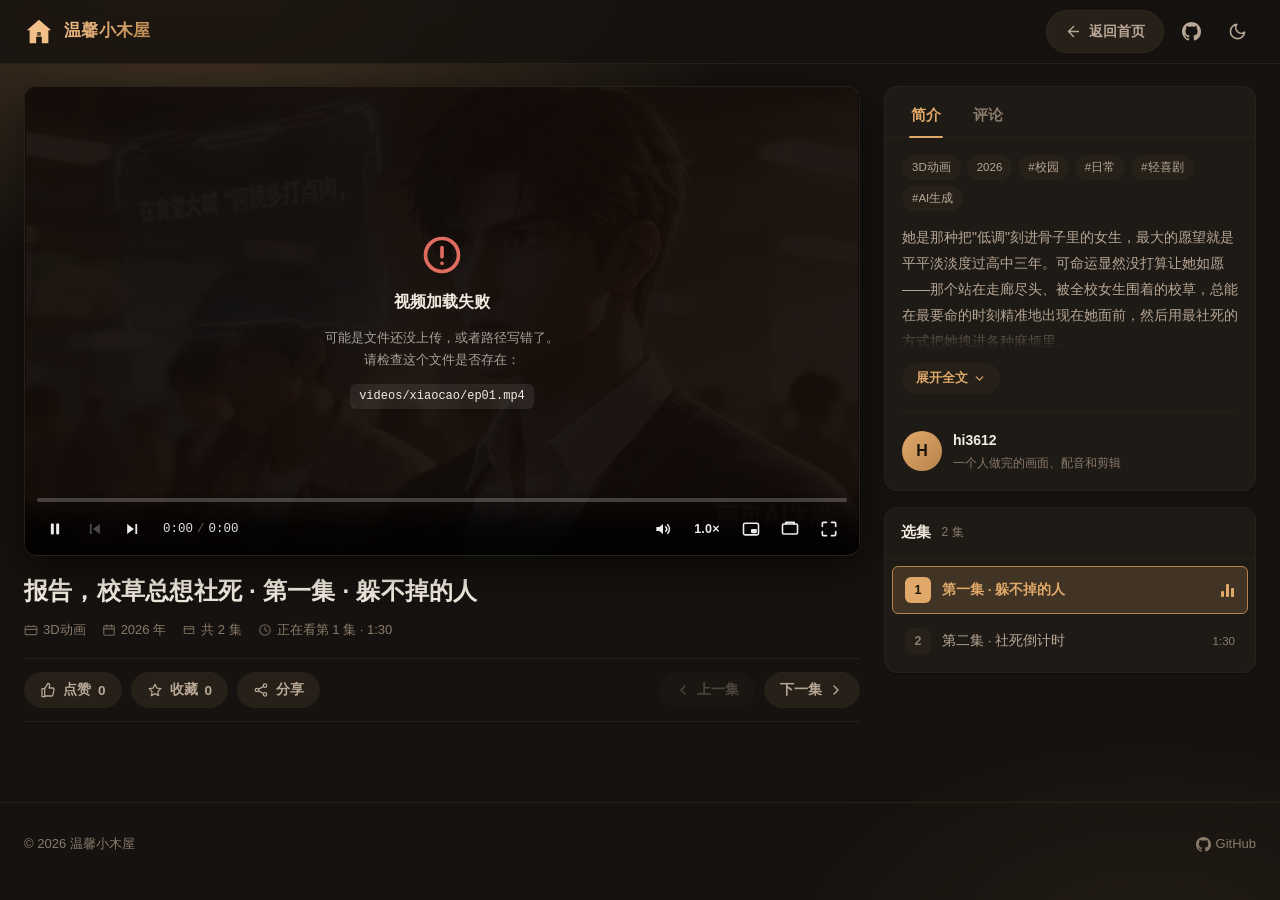
==== watch.html @ 58aec969 "缓冲提示改为定时刷新，加载百分比不再卡住不动" ====
<!DOCTYPE html>
<html lang="zh-CN" data-theme="dark">
<head>
  <meta charset="UTF-8" />
  <meta name="viewport" content="width=device-width, initial-scale=1.0, viewport-fit=cover" />
  <title>正在播放 · 温馨小木屋</title>
  <meta name="description" content="温馨小木屋 —— 在线观看动画作品" />
  <meta name="theme-color" content="#15120f" />

  <link rel="stylesheet" href="css/style.css?v=8" />
  <link rel="stylesheet" href="css/player.css?v=8" />
  <link rel="icon" href="data:image/svg+xml,%3Csvg xmlns='http://www.w3.org/2000/svg' viewBox='0 0 32 32'%3E%3Cpath d='M16 3 L29 14 L26 14 L26 28 L19 28 L19 21 L13 21 L13 28 L6 28 L6 14 L3 14 Z' fill='%23e0a869'/%3E%3C/svg%3E" />

  <script>
    (function () {
      try {
        var saved = localStorage.getItem('wxm_theme');
        if (saved === 'light' || saved === 'dark') {
          document.documentElement.setAttribute('data-theme', saved);
        }
      } catch (e) {}
    })();
  </script>
</head>
<body>

  <!-- ============ 顶部导航 ============ -->
  <nav class="nav">
    <div class="nav-inner">
      <a class="nav-logo" href="index.html" title="回到首页">
        <svg class="nav-logo-icon" viewBox="0 0 32 32" fill="none" aria-hidden="true">
          <path d="M16 3 L29 14 L26 14 L26 28 L19 28 L19 21 L13 21 L13 28 L6 28 L6 14 L3 14 Z"
                fill="url(#roofGrad2)" />
          <rect x="14" y="16" width="4" height="4" rx="0.8" fill="#1a1408" opacity="0.7" />
          <defs>
            <linearGradient id="roofGrad2" x1="0" y1="0" x2="32" y2="32">
              <stop offset="0%" stop-color="#f2c08a" />
              <stop offset="100%" stop-color="#c4773a" />
            </linearGradient>
          </defs>
        </svg>
        <span class="nav-logo-text" id="navSiteName">温馨小木屋</span>
      </a>

      <div class="nav-spacer"></div>

      <div class="nav-actions">
        <a class="btn btn-ghost" href="index.html">
          <svg viewBox="0 0 24 24" fill="none" stroke="currentColor" stroke-width="2"
               stroke-linecap="round" stroke-linejoin="round" aria-hidden="true">
            <path d="M19 12H5M12 19l-7-7 7-7" />
          </svg>
          <span>返回首页</span>
        </a>

        <a class="icon-btn" id="githubLink" href="https://github.com" target="_blank" rel="noopener"
           title="去我的 GitHub 主页" aria-label="GitHub 主页">
          <svg viewBox="0 0 16 16" fill="currentColor" aria-hidden="true">
            <path d="M8 0C3.58 0 0 3.58 0 8c0 3.54 2.29 6.53 5.47 7.59.4.07.55-.17.55-.38 0-.19-.01-.82-.01-1.49-2.01.37-2.53-.49-2.69-.94-.09-.23-.48-.94-.82-1.13-.28-.15-.68-.52-.01-.53.63-.01 1.08.58 1.23.82.72 1.21 1.87.87 2.33.66.07-.52.28-.87.51-1.07-1.78-.2-3.64-.89-3.64-3.95 0-.87.31-1.59.82-2.15-.08-.2-.36-1.02.08-2.12 0 0 .67-.21 2.2.82.64-.18 1.32-.27 2-.27.68 0 1.36.09 2 .27 1.53-1.04 2.2-.82 2.2-.82.44 1.1.16 1.92.08 2.12.51.56.82 1.27.82 2.15 0 3.07-1.87 3.75-3.65 3.95.29.25.54.73.54 1.48 0 1.07-.01 1.93-.01 2.2 0 .21.15.46.55.38A8.01 8.01 0 0 0 16 8c0-4.42-3.58-8-8-8z"/>
          </svg>
        </a>

        <button class="icon-btn" id="themeToggle" title="切换浅色 / 深色" aria-label="切换主题">
          <svg class="theme-icon-sun" viewBox="0 0 24 24" fill="none" stroke="currentColor"
               stroke-width="2" stroke-linecap="round" stroke-linejoin="round" aria-hidden="true">
            <circle cx="12" cy="12" r="4.5" />
            <path d="M12 2v2M12 20v2M4.2 4.2l1.4 1.4M18.4 18.4l1.4 1.4M2 12h2M20 12h2M4.2 19.8l1.4-1.4M18.4 5.6l1.4-1.4" />
          </svg>
          <svg class="theme-icon-moon" viewBox="0 0 24 24" fill="none" stroke="currentColor"
               stroke-width="2" stroke-linecap="round" stroke-linejoin="round" aria-hidden="true">
            <path d="M21 12.8A9 9 0 1 1 11.2 3a7 7 0 0 0 9.8 9.8z" />
          </svg>
        </button>
      </div>
    </div>
  </nav>

  <!-- ============ 主体 ============ -->
  <main class="page">
    <div class="watch-layout">

      <!-- ---------- 左：播放器 ---------- -->
      <div class="player-column">

        <div class="player-shell" id="playerShell">
          <!-- 视频本体 -->
          <video id="video" preload="auto" playsinline webkit-playsinline
                 x5-video-player-type="h5" controlslist="nodownload"></video>

          <!-- 加载中遮罩 -->
          <div class="player-loading" id="playerLoading">
            <div class="spinner"></div>
            <div class="player-loading-text" id="loadingText">正在加载视频…</div>
          </div>

          <!-- 出错提示 -->
          <div class="player-error" id="playerError">
            <svg viewBox="0 0 24 24" fill="none" stroke="currentColor" stroke-width="2"
                 stroke-linecap="round" stroke-linejoin="round" aria-hidden="true">
              <circle cx="12" cy="12" r="9" />
              <path d="M12 8v5M12 16.5v.01" />
            </svg>
            <div class="player-error-title">视频加载失败</div>
            <div class="player-error-desc">
              可能是文件还没上传，或者路径写错了。<br />
              请检查这个文件是否存在：
            </div>
            <div class="player-error-path" id="errorPath"></div>
          </div>

          <!-- 自动连播提示 -->
          <div class="autonext-toast" id="autonextToast">
            <span>即将播放下一集</span>
            <span class="autonext-countdown" id="autonextCount">5</span>
            <button class="autonext-btn" id="autonextNow">立即播放</button>
            <button class="autonext-cancel" id="autonextCancel">取消</button>
          </div>

          <!-- 快捷键提示（鼠标移到播放器上才显示，手机上自动隐藏） -->
          <div class="kbd-hint">
            <span class="kbd">空格 暂停</span>
            <span class="kbd">← → 快退快进</span>
            <span class="kbd">F 全屏</span>
          </div>

          <!-- 双击画面时的播放/暂停视觉反馈 -->
          <div class="pc-tapflash" id="pcTapFlash" aria-hidden="true"></div>

          <!-- 大播放按钮（暂停时显示） -->
          <button class="pc-bigplay" id="pcBigPlay" aria-label="播放">
            <svg viewBox="0 0 24 24" fill="currentColor" aria-hidden="true">
              <path d="M8 5.5v13l11-6.5z" />
            </svg>
          </button>

          <!-- ---------- 自定义控制条 ---------- -->
          <div class="pc-bar" id="pcBar">

            <!-- 进度条 -->
            <div class="pc-progress" id="pcProgress" role="slider"
                 aria-label="播放进度" aria-valuemin="0" aria-valuemax="100" aria-valuenow="0"
                 tabindex="0">
              <div class="pc-progress-track">
                <div class="pc-progress-buffer" id="pcBuffer"></div>
                <div class="pc-progress-played" id="pcPlayed">
                  <span class="pc-progress-dot"></span>
                </div>
              </div>
              <div class="pc-tooltip" id="pcTooltip">0:00</div>
            </div>

            <!-- 按钮行 -->
            <div class="pc-row">
              <!-- 播放/暂停 -->
              <button class="pc-btn" id="pcPlay" title="播放 / 暂停（空格）" aria-label="播放或暂停">
                <svg class="pc-ico-play" viewBox="0 0 24 24" fill="currentColor" aria-hidden="true">
                  <path d="M8 5.5v13l11-6.5z" />
                </svg>
                <svg class="pc-ico-pause" viewBox="0 0 24 24" fill="currentColor" aria-hidden="true">
                  <rect x="7" y="5.5" width="3.6" height="13" rx="1" />
                  <rect x="13.4" y="5.5" width="3.6" height="13" rx="1" />
                </svg>
              </button>

              <!-- 上一集 -->
              <button class="pc-btn" id="pcPrev" title="上一集" aria-label="上一集">
                <svg viewBox="0 0 24 24" fill="currentColor" aria-hidden="true">
                  <path d="M7 6h2.2v12H7zM19 6v12l-8.2-6z" />
                </svg>
              </button>

              <!-- 下一集 -->
              <button class="pc-btn" id="pcNext" title="下一集" aria-label="下一集">
                <svg viewBox="0 0 24 24" fill="currentColor" aria-hidden="true">
                  <path d="M14.8 6H17v12h-2.2zM5 6v12l8.2-6z" />
                </svg>
              </button>

              <!-- 时间 -->
              <div class="pc-time">
                <span id="pcCur">0:00</span>
                <span class="pc-time-sep">/</span>
                <span id="pcDur">0:00</span>
              </div>

              <div class="pc-spacer"></div>

              <!-- 音量 -->
              <div class="pc-volume" id="pcVolumeBox">
                <button class="pc-btn" id="pcMute" title="静音（M）" aria-label="静音">
                  <svg class="pc-ico-vol" viewBox="0 0 24 24" fill="currentColor" aria-hidden="true">
                    <path d="M4 9.5h3.5L12 6v12l-4.5-3.5H4z" />
                    <path d="M15.2 9.2a4 4 0 0 1 0 5.6" fill="none" stroke="currentColor"
                          stroke-width="1.8" stroke-linecap="round" />
                    <path d="M17.6 6.8a7.5 7.5 0 0 1 0 10.4" fill="none" stroke="currentColor"
                          stroke-width="1.8" stroke-linecap="round" />
                  </svg>
                  <svg class="pc-ico-mute" viewBox="0 0 24 24" fill="currentColor" aria-hidden="true">
                    <path d="M4 9.5h3.5L12 6v12l-4.5-3.5H4z" />
                    <path d="M16 10l4 4M20 10l-4 4" fill="none" stroke="currentColor"
                          stroke-width="1.9" stroke-linecap="round" />
                  </svg>
                </button>
                <div class="pc-volume-slider" id="pcVolumeSliderWrap">
                  <input type="range" id="pcVolume" min="0" max="1" step="0.01" value="1"
                         aria-label="音量" />
                </div>
              </div>

              <!-- 播放速度 -->
              <button class="pc-btn pc-btn-text" id="pcSpeed" title="播放速度">1.0×</button>

              <!-- 画中画 -->
              <button class="pc-btn" id="pcPip" title="画中画" aria-label="画中画">
                <svg viewBox="0 0 24 24" fill="none" stroke="currentColor" stroke-width="1.9"
                     stroke-linecap="round" stroke-linejoin="round" aria-hidden="true">
                  <rect x="3" y="5" width="18" height="14" rx="2" />
                  <rect x="12" y="12" width="7" height="5" rx="1" fill="currentColor" stroke="none" />
                </svg>
              </button>

              <!-- 网页全屏 -->
              <button class="pc-btn" id="pcTheater" title="网页全屏" aria-label="网页全屏">
                <svg viewBox="0 0 24 24" fill="none" stroke="currentColor" stroke-width="1.9"
                     stroke-linecap="round" stroke-linejoin="round" aria-hidden="true">
                  <rect x="3" y="6" width="18" height="12" rx="1.5" />
                  <path d="M7 6V4h10v2" />
                </svg>
              </button>

              <!-- 全屏 -->
              <button class="pc-btn" id="pcFull" title="全屏（F）" aria-label="全屏">
                <svg class="pc-ico-full" viewBox="0 0 24 24" fill="none" stroke="currentColor"
                     stroke-width="2" stroke-linecap="round" stroke-linejoin="round" aria-hidden="true">
                  <path d="M4 9V5.5A1.5 1.5 0 0 1 5.5 4H9M15 4h3.5A1.5 1.5 0 0 1 20 5.5V9M20 15v3.5a1.5 1.5 0 0 1-1.5 1.5H15M9 20H5.5A1.5 1.5 0 0 1 4 18.5V15" />
                </svg>
                <svg class="pc-ico-exitfull" viewBox="0 0 24 24" fill="none" stroke="currentColor"
                     stroke-width="2" stroke-linecap="round" stroke-linejoin="round" aria-hidden="true">
                  <path d="M9 4v3.5A1.5 1.5 0 0 1 7.5 9H4M20 9h-3.5A1.5 1.5 0 0 1 15 7.5V4M15 20v-3.5a1.5 1.5 0 0 1 1.5-1.5H20M4 15h3.5A1.5 1.5 0 0 1 9 16.5V20" />
                </svg>
              </button>
            </div>
          </div>
        </div>

        <!-- 标题区 -->
        <div class="watch-title-block">
          <h1 class="watch-title" id="watchTitle">加载中…</h1>
          <div class="watch-subline" id="watchSubline"></div>
        </div>

        <!-- 操作条 -->
        <div class="watch-actions">
          <button class="action-btn" id="likeBtn" title="觉得不错就点个赞">
            <svg viewBox="0 0 24 24" fill="none" stroke="currentColor" stroke-width="1.9"
                 stroke-linecap="round" stroke-linejoin="round" aria-hidden="true">
              <path d="M7 22V10l5-8a2.5 2.5 0 0 1 2.4 3.2L13.6 9H19a2 2 0 0 1 2 2.4l-1.6 8A2 2 0 0 1 17.4 21H7z" />
              <path d="M7 10H3v12h4" />
            </svg>
            <span class="action-label-optional">点赞</span>
            <span id="likeCount">0</span>
          </button>

          <button class="action-btn" id="favBtn" title="收藏，下次好找">
            <svg viewBox="0 0 24 24" fill="none" stroke="currentColor" stroke-width="1.9"
                 stroke-linecap="round" stroke-linejoin="round" aria-hidden="true">
              <path d="M12 3.5l2.7 5.6 6.1.9-4.4 4.3 1 6.1-5.4-2.9-5.4 2.9 1-6.1L3.2 10l6.1-.9z" />
            </svg>
            <span class="action-label-optional">收藏</span>
            <span id="favCount">0</span>
          </button>

          <button class="action-btn" id="shareBtn" title="把链接分享给别人">
            <svg viewBox="0 0 24 24" fill="none" stroke="currentColor" stroke-width="1.9"
                 stroke-linecap="round" stroke-linejoin="round" aria-hidden="true">
              <circle cx="18" cy="5.5" r="2.6" />
              <circle cx="6" cy="12" r="2.6" />
              <circle cx="18" cy="18.5" r="2.6" />
              <path d="M8.3 10.7l7.4-3.9M8.3 13.3l7.4 3.9" />
            </svg>
            <span>分享</span>
          </button>

          <div class="action-spacer"></div>

          <button class="epnav-btn" id="prevEpBtn" title="上一集">
            <svg viewBox="0 0 24 24" fill="none" stroke="currentColor" stroke-width="2"
                 stroke-linecap="round" stroke-linejoin="round" aria-hidden="true">
              <path d="M15 18l-6-6 6-6" />
            </svg>
            <span class="epnav-label">上一集</span>
          </button>

          <button class="epnav-btn" id="nextEpBtn" title="下一集">
            <span class="epnav-label">下一集</span>
            <svg viewBox="0 0 24 24" fill="none" stroke="currentColor" stroke-width="2"
                 stroke-linecap="round" stroke-linejoin="round" aria-hidden="true">
              <path d="M9 18l6-6-6-6" />
            </svg>
          </button>
        </div>
      </div>

      <!-- ---------- 右：信息面板 + 选集 ---------- -->
      <aside class="side-column">

        <!-- 简介 / 评论 -->
        <div class="info-panel">
          <div class="tabs">
            <button class="tab active" data-tab="intro" id="tabIntro">简介</button>
            <button class="tab" data-tab="comments" id="tabComments">评论</button>
            <div class="tab-spacer"></div>
          </div>

          <div class="tab-panels">
            <!-- 简介 -->
            <div class="tab-panel active" id="panelIntro">
              <div class="synopsis-meta" id="synopsisMeta"></div>
              <div class="synopsis-text" id="synopsisText">加载中…</div>

              <!-- 展开 / 收起（简介太长时才出现） -->
              <button class="synopsis-toggle" id="synopsisToggle" type="button" style="display: none;">
                <span id="synopsisToggleText">展开全文</span>
                <svg viewBox="0 0 24 24" fill="none" stroke="currentColor" stroke-width="2.2"
                     stroke-linecap="round" stroke-linejoin="round" aria-hidden="true">
                  <path d="M6 9l6 6 6-6" />
                </svg>
              </button>

              <div class="synopsis-divider"></div>
              <div class="synopsis-author">
                <div class="author-avatar" id="authorAvatar">屋</div>
                <div class="author-info">
                  <span class="author-name" id="authorName">hi3612</span>
                  <span class="author-desc">一个人做完的画面、配音和剪辑</span>
                </div>
              </div>
            </div>

            <!-- 评论 -->
            <div class="tab-panel" id="panelComments">
              <div class="comments-wrap" id="commentsWrap">
                <div class="giscus-hint" id="giscusHint">
                  评论区正在准备中…
                </div>
              </div>
            </div>
          </div>
        </div>

        <!-- 选集 -->
        <div class="episodes-panel">
          <div class="episodes-head">
            <span class="episodes-head-title">选集</span>
            <span class="episodes-head-count" id="epCount"></span>
          </div>
          <div class="episodes-list" id="episodeList"></div>
        </div>

      </aside>
    </div>
  </main>

  <!-- ============ 页脚 ============ -->
  <footer class="site-footer">
    <span>© <span id="footerYear">2026</span> 温馨小木屋</span>
    <div class="footer-spacer"></div>
    <a class="footer-link" id="footerGithub" href="https://github.com" target="_blank" rel="noopener">
      <svg viewBox="0 0 16 16" fill="currentColor" aria-hidden="true">
        <path d="M8 0C3.58 0 0 3.58 0 8c0 3.54 2.29 6.53 5.47 7.59.4.07.55-.17.55-.38 0-.19-.01-.82-.01-1.49-2.01.37-2.53-.49-2.69-.94-.09-.23-.48-.94-.82-1.13-.28-.15-.68-.52-.01-.53.63-.01 1.08.58 1.23.82.72 1.21 1.87.87 2.33.66.07-.52.28-.87.51-1.07-1.78-.2-3.64-.89-3.64-3.95 0-.87.31-1.59.82-2.15-.08-.2-.36-1.02.08-2.12 0 0 .67-.21 2.2.82.64-.18 1.32-.27 2-.27.68 0 1.36.09 2 .27 1.53-1.04 2.2-.82 2.2-.82.44 1.1.16 1.92.08 2.12.51.56.82 1.27.82 2.15 0 3.07-1.87 3.75-3.65 3.95.29.25.54.73.54 1.48 0 1.07-.01 1.93-.01 2.2 0 .21.15.46.55.38A8.01 8.01 0 0 0 16 8c0-4.42-3.58-8-8-8z"/>
      </svg>
      <span>GitHub</span>
    </a>
  </footer>

  <!-- 分享提示气泡 -->
  <div class="copy-toast" id="copyToast">链接已复制，发给你朋友吧～</div>

  <script src="js/data.js?v=8"></script>
  <script src="js/common.js?v=8"></script>
  <script src="js/watch.js?v=8"></script>
</body>
</html>
---- css/style.css ----
/* =========================================================
   《温馨小木屋》样式表
   配色：暖木色系，默认深色主题（看电影不刺眼）
   作者：为 hi3612 定制
   ========================================================= */

/* ---------- 主题变量 ---------- */
:root {
  /* 深色主题（默认）—— 像傍晚的木屋，壁炉还亮着 */
  --bg: #15120f;
  --bg-soft: #1c1815;
  --surface: #1e1a16;
  --surface-2: #262019;
  --surface-hover: #2c251d;
  --border: #322a22;
  --border-soft: #272119;

  --primary: #e0a869;
  --primary-bright: #f2c08a;
  --primary-dim: #b8844c;
  --primary-glow: rgba(224, 168, 105, 0.32);

  --text: #f3ebe0;
  --text-soft: #b8a795;
  --text-dim: #8a7a6a;

  --danger: #e06c5f;
  --success: #7fb069;

  --shadow-sm: 0 1px 2px rgba(0, 0, 0, 0.35);
  --shadow-md: 0 4px 16px rgba(0, 0, 0, 0.4);
  --shadow-lg: 0 12px 40px rgba(0, 0, 0, 0.5);
  --shadow-glow: 0 0 0 1px rgba(224, 168, 105, 0.2), 0 8px 32px rgba(224, 168, 105, 0.12);

  --radius-sm: 6px;
  --radius: 12px;
  --radius-lg: 18px;
  --radius-full: 999px;

  --nav-height: 64px;
  --content-max: 1400px;

  --ease: cubic-bezier(0.4, 0, 0.2, 1);
  --ease-out: cubic-bezier(0.16, 1, 0.3, 1);
  --transition: 0.25s var(--ease);

  --font-sans: -apple-system, BlinkMacSystemFont, 'Segoe UI', 'PingFang SC',
    'Hiragino Sans GB', 'Microsoft YaHei', 'Source Han Sans SC', 'Noto Sans CJK SC',
    'Helvetica Neue', Arial, sans-serif;
  --font-mono: 'SF Mono', 'Cascadia Code', Consolas, 'Courier New', monospace;
}

/* 浅色主题 —— 清晨的木屋，阳光从窗户照进来 */
[data-theme='light'] {
  --bg: #fbf6f0;
  --bg-soft: #f5ede3;
  --surface: #ffffff;
  --surface-2: #f9f3eb;
  --surface-hover: #f2e8dc;
  --border: #e6d9c9;
  --border-soft: #efe5d8;

  --primary: #c4773a;
  --primary-bright: #a85f28;
  --primary-dim: #e0a869;
  --primary-glow: rgba(196, 119, 58, 0.2);

  --text: #2e2418;
  --text-soft: #6d5c4a;
  --text-dim: #9a8875;

  --shadow-sm: 0 1px 2px rgba(90, 70, 50, 0.08);
  --shadow-md: 0 4px 16px rgba(90, 70, 50, 0.1);
  --shadow-lg: 0 12px 40px rgba(90, 70, 50, 0.14);
  --shadow-glow: 0 0 0 1px rgba(196, 119, 58, 0.15), 0 8px 32px rgba(196, 119, 58, 0.1);
}

/* ---------- 基础重置 ---------- */
*,
*::before,
*::after {
  box-sizing: border-box;
}

html {
  -webkit-text-size-adjust: 100%;
  scroll-behavior: smooth;
}

body {
  margin: 0;
  padding: 0;
  background: var(--bg);
  color: var(--text);
  font-family: var(--font-sans);
  font-size: 15px;
  line-height: 1.65;
  -webkit-font-smoothing: antialiased;
  -moz-osx-font-smoothing: grayscale;
  min-height: 100vh;
  transition: background-color 0.4s var(--ease), color 0.4s var(--ease);
}

/* 背景上淡淡的木纹光晕 */
body::before {
  content: '';
  position: fixed;
  inset: 0;
  pointer-events: none;
  z-index: 0;
  background:
    radial-gradient(ellipse 900px 500px at 15% -5%, var(--primary-glow), transparent 65%),
    radial-gradient(ellipse 700px 400px at 90% 105%, rgba(224, 168, 105, 0.08), transparent 60%);
  opacity: 0.85;
  transition: opacity 0.4s var(--ease);
}

[data-theme='light'] body::before {
  opacity: 0.5;
}

img {
  max-width: 100%;
  display: block;
}

a {
  color: inherit;
  text-decoration: none;
}

button {
  font-family: inherit;
  font-size: inherit;
  border: none;
  background: none;
  cursor: pointer;
  color: inherit;
}

/* 键盘无障碍：只在键盘操作时显示焦点环 */
:focus-visible {
  outline: 2px solid var(--primary);
  outline-offset: 2px;
  border-radius: var(--radius-sm);
}

/* 美化滚动条 */
::-webkit-scrollbar {
  width: 10px;
  height: 10px;
}
::-webkit-scrollbar-track {
  background: transparent;
}
::-webkit-scrollbar-thumb {
  background: var(--border);
  border-radius: var(--radius-full);
  border: 2px solid var(--bg);
}
::-webkit-scrollbar-thumb:hover {
  background: var(--primary-dim);
}

/* ---------- 顶部导航栏 ---------- */
.nav {
  position: sticky;
  top: 0;
  z-index: 100;
  height: var(--nav-height);
  display: flex;
  align-items: center;
  gap: 16px;
  padding: 0 24px;
  background: color-mix(in srgb, var(--bg) 82%, transparent);
  backdrop-filter: blur(16px) saturate(1.4);
  -webkit-backdrop-filter: blur(16px) saturate(1.4);
  border-bottom: 1px solid var(--border-soft);
}

.nav-inner {
  width: 100%;
  max-width: var(--content-max);
  margin: 0 auto;
  display: flex;
  align-items: center;
  gap: 16px;
}

.nav-logo {
  display: flex;
  align-items: center;
  gap: 10px;
  font-size: 17px;
  font-weight: 700;
  letter-spacing: 0.02em;
  white-space: nowrap;
  flex-shrink: 0;
}

.nav-logo-icon {
  width: 30px;
  height: 30px;
  flex-shrink: 0;
}

.nav-logo-text {
  background: linear-gradient(135deg, var(--primary-bright), var(--primary-dim));
  -webkit-background-clip: text;
  background-clip: text;
  -webkit-text-fill-color: transparent;
}

.nav-spacer {
  flex: 1;
}

.nav-actions {
  display: flex;
  align-items: center;
  gap: 8px;
  flex-shrink: 0;
}

/* 圆形图标按钮 */
.icon-btn {
  width: 38px;
  height: 38px;
  border-radius: var(--radius-full);
  display: flex;
  align-items: center;
  justify-content: center;
  color: var(--text-soft);
  transition: background-color var(--transition), color var(--transition),
    transform 0.15s var(--ease);
}

.icon-btn:hover {
  background: var(--surface-2);
  color: var(--primary);
}

.icon-btn:active {
  transform: scale(0.92);
}

.icon-btn svg {
  width: 19px;
  height: 19px;
}

/* 文字按钮 */
.btn {
  display: inline-flex;
  align-items: center;
  justify-content: center;
  gap: 7px;
  padding: 9px 18px;
  border-radius: var(--radius-full);
  font-size: 14px;
  font-weight: 600;
  white-space: nowrap;
  transition: all var(--transition);
  border: 1px solid transparent;
}

.btn svg {
  width: 17px;
  height: 17px;
  flex-shrink: 0;
}

.btn-primary {
  background: linear-gradient(135deg, var(--primary), var(--primary-dim));
  color: #1a1408;
  box-shadow: 0 2px 12px var(--primary-glow);
}

[data-theme='light'] .btn-primary {
  color: #fff;
}

.btn-primary:hover {
  filter: brightness(1.1);
  box-shadow: 0 4px 20px var(--primary-glow);
  transform: translateY(-1px);
}

.btn-ghost {
  background: var(--surface-2);
  color: var(--text-soft);
  border-color: var(--border);
}

.btn-ghost:hover {
  background: var(--surface-hover);
  color: var(--primary);
  border-color: var(--primary-dim);
}

.btn:active {
  transform: translateY(0) scale(0.98);
}

/* ---------- 页面容器 ---------- */
.page {
  position: relative;
  z-index: 1;
  max-width: var(--content-max);
  margin: 0 auto;
  padding: 0 24px 80px;
}

/* ---------- 首页 Hero 区 ---------- */
.hero {
  padding: 64px 0 48px;
  text-align: center;
}

.hero-title {
  font-size: clamp(32px, 6vw, 52px);
  font-weight: 800;
  letter-spacing: 0.02em;
  margin: 0 0 16px;
  line-height: 1.2;
  background: linear-gradient(135deg, var(--text) 20%, var(--primary) 70%, var(--primary-dim));
  -webkit-background-clip: text;
  background-clip: text;
  -webkit-text-fill-color: transparent;
}

.hero-tagline {
  font-size: clamp(14px, 2vw, 17px);
  color: var(--text-soft);
  margin: 0 0 28px;
  letter-spacing: 0.06em;
}

.hero-stats {
  display: inline-flex;
  align-items: center;
  gap: 28px;
  padding: 14px 30px;
  background: var(--surface);
  border: 1px solid var(--border-soft);
  border-radius: var(--radius-full);
  box-shadow: var(--shadow-sm);
}

.hero-stat {
  display: flex;
  flex-direction: column;
  align-items: center;
  gap: 2px;
  min-width: 62px;
}

.hero-stat-num {
  font-size: 21px;
  font-weight: 700;
  color: var(--primary);
  font-variant-numeric: tabular-nums;
  line-height: 1.2;
}

.hero-stat-label {
  font-size: 11.5px;
  color: var(--text-dim);
  letter-spacing: 0.08em;
}

.hero-stat-divider {
  width: 1px;
  height: 30px;
  background: var(--border);
}

/* ---------- 区块标题 ---------- */
.section-head {
  display: flex;
  align-items: center;
  gap: 12px;
  margin: 44px 0 22px;
}

.section-title {
  font-size: 21px;
  font-weight: 700;
  margin: 0;
  letter-spacing: 0.02em;
  display: flex;
  align-items: center;
  gap: 10px;
}

.section-title::before {
  content: '';
  width: 4px;
  height: 20px;
  border-radius: var(--radius-full);
  background: linear-gradient(180deg, var(--primary-bright), var(--primary-dim));
}

.section-line {
  flex: 1;
  height: 1px;
  background: linear-gradient(90deg, var(--border), transparent);
}

/* ---------- 作品卡片网格 ---------- */
.works-grid {
  display: grid;
  grid-template-columns: repeat(auto-fill, minmax(300px, 1fr));
  gap: 22px;
}

.work-card {
  position: relative;
  display: flex;
  flex-direction: column;
  background: var(--surface);
  border: 1px solid var(--border-soft);
  border-radius: var(--radius-lg);
  overflow: hidden;
  box-shadow: var(--shadow-sm);
  transition: transform 0.35s var(--ease-out), box-shadow 0.35s var(--ease-out),
    border-color 0.35s var(--ease);
  cursor: pointer;
  animation: card-in 0.55s var(--ease-out) backwards;
}

@keyframes card-in {
  from {
    opacity: 0;
    transform: translateY(18px);
  }
  to {
    opacity: 1;
    transform: translateY(0);
  }
}

.work-card:hover {
  transform: translateY(-6px);
  box-shadow: var(--shadow-lg), var(--shadow-glow);
  border-color: var(--primary-dim);
}

.work-cover-wrap {
  position: relative;
  aspect-ratio: 16 / 9;
  overflow: hidden;
  background: linear-gradient(135deg, var(--surface-2), var(--bg-soft));
}

.work-cover {
  width: 100%;
  height: 100%;
  object-fit: cover;
  transition: transform 0.6s var(--ease-out), filter 0.4s var(--ease);
}

.work-card:hover .work-cover {
  transform: scale(1.06);
}

/* 封面加载失败时的占位 */
.work-cover-fallback {
  position: absolute;
  inset: 0;
  display: flex;
  align-items: center;
  justify-content: center;
  flex-direction: column;
  gap: 10px;
  color: var(--text-dim);
  background: linear-gradient(135deg, var(--surface-2), var(--bg-soft));
}

.work-cover-fallback svg {
  width: 40px;
  height: 40px;
  opacity: 0.4;
}

/* 悬停时浮现的播放按钮 */
.work-play {
  position: absolute;
  inset: 0;
  display: flex;
  align-items: center;
  justify-content: center;
  background: linear-gradient(180deg, transparent 30%, rgba(0, 0, 0, 0.55));
  opacity: 0;
  transition: opacity 0.35s var(--ease);
}

.work-card:hover .work-play {
  opacity: 1;
}

.work-play-btn {
  width: 56px;
  height: 56px;
  border-radius: var(--radius-full);
  background: color-mix(in srgb, var(--primary) 92%, transparent);
  display: flex;
  align-items: center;
  justify-content: center;
  box-shadow: 0 6px 24px rgba(0, 0, 0, 0.4);
  transform: scale(0.8);
  transition: transform 0.35s var(--ease-out);
}

.work-card:hover .work-play-btn {
  transform: scale(1);
}

.work-play-btn svg {
  width: 24px;
  height: 24px;
  color: #1a1408;
  margin-left: 3px;
}

/* 封面右上角角标 */
.work-badges {
  position: absolute;
  top: 10px;
  right: 10px;
  display: flex;
  gap: 6px;
}

.badge {
  padding: 3px 9px;
  border-radius: var(--radius-full);
  font-size: 11px;
  font-weight: 600;
  letter-spacing: 0.04em;
  background: rgba(0, 0, 0, 0.62);
  color: #f3ebe0;
  backdrop-filter: blur(8px);
  -webkit-backdrop-filter: blur(8px);
}

.badge-primary {
  background: color-mix(in srgb, var(--primary) 92%, transparent);
  color: #1a1408;
}

.work-body {
  padding: 15px 17px 17px;
  display: flex;
  flex-direction: column;
  gap: 9px;
  flex: 1;
}

.work-title {
  font-size: 17px;
  font-weight: 700;
  margin: 0;
  line-height: 1.4;
  letter-spacing: 0.01em;
  transition: color var(--transition);
}

.work-card:hover .work-title {
  color: var(--primary);
}

.work-summary {
  font-size: 13.5px;
  color: var(--text-soft);
  margin: 0;
  line-height: 1.6;
  display: -webkit-box;
  -webkit-line-clamp: 2;
  line-clamp: 2;
  -webkit-box-orient: vertical;
  overflow: hidden;
  flex: 1;
}

.work-tags {
  display: flex;
  flex-wrap: wrap;
  gap: 6px;
  margin-top: 2px;
}

.tag {
  padding: 2px 9px;
  border-radius: var(--radius-full);
  font-size: 11.5px;
  color: var(--text-soft);
  background: var(--surface-2);
  border: 1px solid var(--border-soft);
  transition: all var(--transition);
}

.work-card:hover .tag {
  border-color: var(--border);
  color: var(--primary);
}

.work-meta {
  display: flex;
  align-items: center;
  gap: 14px;
  padding-top: 11px;
  margin-top: auto;
  border-top: 1px solid var(--border-soft);
  font-size: 12.5px;
  color: var(--text-dim);
}

.work-meta-item {
  display: flex;
  align-items: center;
  gap: 5px;
}

.work-meta-item svg {
  width: 14px;
  height: 14px;
  opacity: 0.75;
}

/* ---------- 继续观看 ---------- */
.continue-card {
  display: flex;
  align-items: center;
  gap: 16px;
  padding: 14px;
  background: var(--surface);
  border: 1px solid var(--border-soft);
  border-radius: var(--radius-lg);
  box-shadow: var(--shadow-sm);
  transition: transform 0.3s var(--ease-out), box-shadow 0.3s var(--ease-out),
    border-color 0.3s var(--ease);
  overflow: hidden;
}

.continue-card:hover {
  transform: translateY(-3px);
  border-color: var(--primary-dim);
  box-shadow: var(--shadow-md), var(--shadow-glow);
}

.continue-thumb {
  width: 160px;
  aspect-ratio: 16 / 9;
  border-radius: var(--radius);
  overflow: hidden;
  flex-shrink: 0;
  background: var(--surface-2);
}

.continue-thumb img {
  width: 100%;
  height: 100%;
  object-fit: cover;
}

.continue-info {
  flex: 1;
  min-width: 0;
  display: flex;
  flex-direction: column;
  gap: 7px;
}

.continue-title {
  font-size: 16px;
  font-weight: 700;
  letter-spacing: 0.01em;
  white-space: nowrap;
  overflow: hidden;
  text-overflow: ellipsis;
}

.continue-meta {
  font-size: 13px;
  color: var(--text-dim);
}

.continue-bar {
  height: 4px;
  border-radius: var(--radius-full);
  background: var(--surface-2);
  overflow: hidden;
  max-width: 320px;
}

.continue-bar-fill {
  height: 100%;
  width: 0;
  border-radius: var(--radius-full);
  background: linear-gradient(90deg, var(--primary-dim), var(--primary-bright));
  transition: width 0.6s var(--ease-out);
}

.continue-go {
  display: flex;
  align-items: center;
  gap: 7px;
  padding: 9px 18px;
  border-radius: var(--radius-full);
  background: linear-gradient(135deg, var(--primary), var(--primary-dim));
  color: #1a1408;
  font-size: 14px;
  font-weight: 700;
  flex-shrink: 0;
  transition: filter var(--transition);
  box-shadow: 0 2px 12px var(--primary-glow);
}

[data-theme='light'] .continue-go {
  color: #fff;
}

.continue-card:hover .continue-go {
  filter: brightness(1.1);
}

.continue-go svg {
  width: 16px;
  height: 16px;
}

/* 手机上的继续观看：缩略图变小，"接着看"只留图标 */
@media (max-width: 640px) {
  .continue-card {
    gap: 12px;
    padding: 11px;
  }

  .continue-thumb {
    width: 104px;
  }

  .continue-title {
    font-size: 14.5px;
  }

  .continue-meta {
    font-size: 12px;
  }

  .continue-go {
    padding: 8px 13px;
    font-size: 13px;
  }

  .continue-go span {
    display: none;
  }

  .continue-bar {
    max-width: none;
  }
}

/* ---------- 空状态 ---------- */
.empty-state {
  padding: 70px 24px;
  text-align: center;
  color: var(--text-dim);
  background: var(--surface);
  border: 1px dashed var(--border);
  border-radius: var(--radius-lg);
}

.empty-state svg {
  width: 52px;
  height: 52px;
  opacity: 0.3;
  margin-bottom: 14px;
}

.empty-state p {
  margin: 0;
  font-size: 14.5px;
}

/* =========================================================
   播放页
   ========================================================= */

.watch-layout {
  display: grid;
  grid-template-columns: minmax(0, 1fr) 372px;
  gap: 24px;
  padding-top: 22px;
  align-items: start;
}

/* ---------- 左侧：播放器区 ---------- */
.player-column {
  min-width: 0;
  display: flex;
  flex-direction: column;
  gap: 18px;
}

.player-shell {
  position: relative;
  width: 100%;
  aspect-ratio: 16 / 9;
  background: #000;
  border-radius: var(--radius);
  overflow: hidden;
  box-shadow: var(--shadow-lg);
  border: 1px solid var(--border-soft);
}

.player-shell video {
  width: 100%;
  height: 100%;
  display: block;
  background: #000;
  object-fit: contain;
}

/* 播放器加载遮罩 —— 半透明，让底下的封面图透出来 */
.player-loading {
  position: absolute;
  inset: 0;
  display: none;
  align-items: center;
  justify-content: center;
  flex-direction: column;
  gap: 14px;
  background: rgba(0, 0, 0, 0.42);
  color: #f3ebe0;
  z-index: 5;
}

.player-loading.show {
  display: flex;
}

.spinner {
  width: 42px;
  height: 42px;
  border: 3px solid rgba(243, 235, 224, 0.2);
  border-top-color: var(--primary);
  border-radius: 50%;
  animation: spin 0.9s linear infinite;
}

@keyframes spin {
  to {
    transform: rotate(360deg);
  }
}

.player-loading-text {
  font-size: 13.5px;
  letter-spacing: 0.05em;
  color: rgba(243, 235, 224, 0.85);
}

/* 视频出错提示 */
.player-error {
  position: absolute;
  inset: 0;
  display: none;
  align-items: center;
  justify-content: center;
  flex-direction: column;
  gap: 12px;
  padding: 30px;
  text-align: center;
  background: rgba(20, 12, 8, 0.94);
  color: #f3ebe0;
  z-index: 6;
}

.player-error.show {
  display: flex;
}

.player-error svg {
  width: 44px;
  height: 44px;
  color: var(--danger);
}

.player-error-title {
  font-size: 16px;
  font-weight: 700;
}

.player-error-desc {
  font-size: 13px;
  color: rgba(243, 235, 224, 0.65);
  max-width: 420px;
  line-height: 1.7;
}

.player-error-path {
  font-family: var(--font-mono);
  font-size: 12px;
  padding: 3px 9px;
  background: rgba(255, 255, 255, 0.08);
  border-radius: var(--radius-sm);
  word-break: break-all;
}

/* 自动连播提示条 */
.autonext-toast {
  position: absolute;
  left: 16px;
  bottom: 76px;
  display: none;
  align-items: center;
  gap: 12px;
  padding: 11px 16px;
  background: rgba(20, 16, 12, 0.93);
  border: 1px solid var(--border);
  border-radius: var(--radius);
  color: #f3ebe0;
  font-size: 13.5px;
  z-index: 7;
  box-shadow: var(--shadow-lg);
  animation: toast-in 0.35s var(--ease-out);
}

.autonext-toast.show {
  display: flex;
}

@keyframes toast-in {
  from {
    opacity: 0;
    transform: translateY(10px);
  }
  to {
    opacity: 1;
    transform: translateY(0);
  }
}

.autonext-countdown {
  font-weight: 700;
  color: var(--primary);
  font-variant-numeric: tabular-nums;
  min-width: 18px;
  text-align: center;
}

.autonext-btn {
  padding: 5px 13px;
  border-radius: var(--radius-full);
  background: var(--primary);
  color: #1a1408;
  font-size: 12.5px;
  font-weight: 700;
  transition: filter var(--transition);
}

.autonext-btn:hover {
  filter: brightness(1.12);
}

.autonext-cancel {
  color: rgba(243, 235, 224, 0.6);
  font-size: 12.5px;
  transition: color var(--transition);
}

.autonext-cancel:hover {
  color: #f3ebe0;
}

/* ---------- 视频标题区 ---------- */
.watch-title-block {
  display: flex;
  flex-direction: column;
  gap: 11px;
}

.watch-title {
  font-size: clamp(19px, 2.6vw, 24px);
  font-weight: 700;
  margin: 0;
  line-height: 1.4;
  letter-spacing: 0.01em;
}

.watch-subline {
  display: flex;
  align-items: center;
  flex-wrap: wrap;
  gap: 8px 16px;
  font-size: 13px;
  color: var(--text-dim);
}

.watch-subline-item {
  display: flex;
  align-items: center;
  gap: 5px;
}

.watch-subline-item svg {
  width: 14px;
  height: 14px;
  opacity: 0.8;
}

/* 播放器下方操作条 */
.watch-actions {
  display: flex;
  align-items: center;
  flex-wrap: wrap;
  gap: 9px;
  padding: 13px 0;
  border-top: 1px solid var(--border-soft);
  border-bottom: 1px solid var(--border-soft);
}

.action-btn {
  display: inline-flex;
  align-items: center;
  gap: 7px;
  padding: 8px 15px;
  border-radius: var(--radius-full);
  font-size: 13.5px;
  font-weight: 600;
  color: var(--text-soft);
  background: var(--surface-2);
  border: 1px solid var(--border-soft);
  transition: all var(--transition);
}

.action-btn svg {
  width: 16px;
  height: 16px;
  transition: transform 0.3s var(--ease-out);
}

.action-btn:hover {
  background: var(--surface-hover);
  color: var(--primary);
  border-color: var(--primary-dim);
}

.action-btn.active {
  color: var(--primary);
  border-color: var(--primary-dim);
  background: color-mix(in srgb, var(--primary) 14%, var(--surface-2));
}

.action-btn.active svg {
  transform: scale(1.12);
}

.action-btn.liked svg {
  fill: var(--primary);
}

.action-btn:active svg {
  transform: scale(0.88);
}

.action-spacer {
  flex: 1;
}

/* 集数切换按钮（上一集/下一集） */
.epnav-btn {
  display: inline-flex;
  align-items: center;
  gap: 6px;
  padding: 8px 15px;
  border-radius: var(--radius-full);
  font-size: 13.5px;
  font-weight: 600;
  color: var(--text-soft);
  background: var(--surface-2);
  border: 1px solid var(--border-soft);
  transition: all var(--transition);
}

.epnav-btn svg {
  width: 16px;
  height: 16px;
}

.epnav-btn:hover:not(:disabled) {
  background: var(--surface-hover);
  color: var(--primary);
  border-color: var(--primary-dim);
}

.epnav-btn:disabled {
  opacity: 0.35;
  cursor: not-allowed;
}

/* ---------- 右侧栏 ---------- */
.side-column {
  position: sticky;
  top: calc(var(--nav-height) + 22px);
  display: flex;
  flex-direction: column;
  gap: 16px;
  max-height: calc(100vh - var(--nav-height) - 44px);
}

/* 信息面板（简介 / 评论 切换）*/
.info-panel {
  background: var(--surface);
  border: 1px solid var(--border-soft);
  border-radius: var(--radius);
  overflow: hidden;
  display: flex;
  flex-direction: column;
  flex: 1;
  min-height: 0;
  box-shadow: var(--shadow-sm);
}

.tabs {
  display: flex;
  align-items: center;
  gap: 4px;
  padding: 10px 12px 0;
  border-bottom: 1px solid var(--border-soft);
  flex-shrink: 0;
}

.tab {
  position: relative;
  padding: 9px 14px 12px;
  font-size: 14.5px;
  font-weight: 600;
  color: var(--text-dim);
  transition: color var(--transition);
  border-radius: var(--radius-sm) var(--radius-sm) 0 0;
}

.tab:hover {
  color: var(--text-soft);
  background: var(--surface-2);
}

.tab.active {
  color: var(--primary);
}

.tab::after {
  content: '';
  position: absolute;
  left: 12px;
  right: 12px;
  bottom: -1px;
  height: 2.5px;
  border-radius: var(--radius-full);
  background: var(--primary);
  transform: scaleX(0);
  transition: transform 0.3s var(--ease-out);
}

.tab.active::after {
  transform: scaleX(1);
}

.tab-count {
  font-size: 12px;
  color: var(--text-dim);
  margin-left: 4px;
  font-variant-numeric: tabular-nums;
}

.tab-spacer {
  flex: 1;
}

.tab-panels {
  flex: 1;
  overflow-y: auto;
  min-height: 0;
}

.tab-panel {
  display: none;
  padding: 17px;
  animation: panel-in 0.3s var(--ease-out);
}

.tab-panel.active {
  display: block;
}

@keyframes panel-in {
  from {
    opacity: 0;
    transform: translateY(6px);
  }
  to {
    opacity: 1;
    transform: translateY(0);
  }
}

/* ---------- 简介内容 ---------- */
.synopsis-meta {
  display: flex;
  flex-wrap: wrap;
  gap: 6px;
  margin-bottom: 14px;
}

.synopsis-text {
  position: relative;
  font-size: 14px;
  line-height: 1.85;
  color: var(--text-soft);
  white-space: pre-wrap;
  word-break: break-word;
  /* 默认只显示约 5 行，多出来的折叠起来 */
  max-height: 9.25em;
  overflow: hidden;
  transition: max-height 0.42s var(--ease-out);
}

/* 展开状态：显示全文 */
.synopsis-text.expanded {
  max-height: 200em;
}

/* 折叠时底部盖一层渐变，暗示"下面还有内容" */
.synopsis-text::after {
  content: '';
  position: absolute;
  left: 0;
  right: 0;
  bottom: 0;
  height: 2.7em;
  background: linear-gradient(180deg, transparent, var(--surface) 88%);
  pointer-events: none;
  opacity: 1;
  transition: opacity 0.3s var(--ease);
}

.synopsis-text.expanded::after {
  opacity: 0;
}

/* 展开 / 收起按钮 */
.synopsis-toggle {
  display: inline-flex;
  align-items: center;
  gap: 5px;
  margin-top: 9px;
  padding: 6px 13px;
  border-radius: var(--radius-full);
  font-size: 12.5px;
  font-weight: 600;
  color: var(--primary);
  background: var(--surface-2);
  border: 1px solid var(--border-soft);
  transition: background-color var(--transition), border-color var(--transition),
    transform 0.15s var(--ease);
}

.synopsis-toggle:hover {
  background: var(--surface-hover);
  border-color: var(--primary-dim);
}

.synopsis-toggle:active {
  transform: scale(0.96);
}

.synopsis-toggle svg {
  width: 13px;
  height: 13px;
  transition: transform 0.35s var(--ease-out);
}

.synopsis-toggle.expanded svg {
  transform: rotate(180deg);
}

.synopsis-divider {
  height: 1px;
  background: var(--border-soft);
  margin: 17px 0;
}

.synopsis-author {
  display: flex;
  align-items: center;
  gap: 11px;
}

.author-avatar {
  width: 40px;
  height: 40px;
  border-radius: var(--radius-full);
  background: linear-gradient(135deg, var(--primary), var(--primary-dim));
  display: flex;
  align-items: center;
  justify-content: center;
  font-weight: 700;
  font-size: 16px;
  color: #1a1408;
  flex-shrink: 0;
  overflow: hidden;
}

.author-avatar img {
  width: 100%;
  height: 100%;
  object-fit: cover;
}

.author-info {
  display: flex;
  flex-direction: column;
  gap: 1px;
  min-width: 0;
}

.author-name {
  font-size: 14px;
  font-weight: 600;
  color: var(--text);
}

.author-desc {
  font-size: 12px;
  color: var(--text-dim);
}

/* ---------- 选集列表 ---------- */
.episodes-panel {
  background: var(--surface);
  border: 1px solid var(--border-soft);
  border-radius: var(--radius);
  overflow: hidden;
  flex-shrink: 0;
  display: flex;
  flex-direction: column;
  max-height: 46%;
  box-shadow: var(--shadow-sm);
}

.episodes-head {
  display: flex;
  align-items: center;
  gap: 10px;
  padding: 13px 16px;
  border-bottom: 1px solid var(--border-soft);
  flex-shrink: 0;
}

.episodes-head-title {
  font-size: 14.5px;
  font-weight: 700;
  letter-spacing: 0.02em;
}

.episodes-head-count {
  font-size: 12px;
  color: var(--text-dim);
  font-variant-numeric: tabular-nums;
}

.episodes-list {
  overflow-y: auto;
  padding: 7px;
  display: flex;
  flex-direction: column;
  gap: 3px;
  min-height: 0;
}

.episode-item {
  display: flex;
  align-items: center;
  gap: 11px;
  padding: 10px 12px;
  border-radius: var(--radius-sm);
  cursor: pointer;
  transition: background-color var(--transition), color var(--transition);
  border: 1px solid transparent;
  text-align: left;
  width: 100%;
  position: relative;
}

.episode-item:hover {
  background: var(--surface-2);
}

.episode-item.active {
  background: color-mix(in srgb, var(--primary) 15%, var(--surface-2));
  border-color: var(--primary-dim);
}

.episode-num {
  width: 26px;
  height: 26px;
  border-radius: var(--radius-sm);
  display: flex;
  align-items: center;
  justify-content: center;
  font-size: 12.5px;
  font-weight: 700;
  color: var(--text-dim);
  background: var(--surface-2);
  flex-shrink: 0;
  font-variant-numeric: tabular-nums;
  transition: all var(--transition);
}

.episode-item.active .episode-num {
  background: var(--primary);
  color: #1a1408;
}

.episode-info {
  flex: 1;
  min-width: 0;
  display: flex;
  flex-direction: column;
  gap: 1px;
}

.episode-name {
  font-size: 13.5px;
  font-weight: 500;
  color: var(--text-soft);
  white-space: nowrap;
  overflow: hidden;
  text-overflow: ellipsis;
  transition: color var(--transition);
}

.episode-item:hover .episode-name {
  color: var(--text);
}

.episode-item.active .episode-name {
  color: var(--primary);
  font-weight: 600;
}

.episode-duration {
  font-size: 11.5px;
  color: var(--text-dim);
  flex-shrink: 0;
  font-variant-numeric: tabular-nums;
}

/* 正在播放的小音波动画 */
.episode-playing {
  display: none;
  align-items: flex-end;
  gap: 2px;
  height: 13px;
  width: 14px;
  flex-shrink: 0;
}

.episode-item.active .episode-playing {
  display: flex;
}

.episode-item.active .episode-duration {
  display: none;
}

.episode-playing span {
  width: 3px;
  border-radius: 1px;
  background: var(--primary);
  animation: wave 0.9s ease-in-out infinite;
}

.episode-playing span:nth-child(1) {
  height: 45%;
  animation-delay: 0s;
}
.episode-playing span:nth-child(2) {
  height: 100%;
  animation-delay: 0.18s;
}
.episode-playing span:nth-child(3) {
  height: 65%;
  animation-delay: 0.36s;
}

@keyframes wave {
  0%,
  100% {
    transform: scaleY(0.45);
  }
  50% {
    transform: scaleY(1);
  }
}

/* 已看完的标记 */
.episode-item.watched .episode-num::after {
  content: '';
  position: absolute;
  inset: 0;
  border-radius: inherit;
}

/* ---------- 评论面板 ---------- */
.comments-wrap {
  min-height: 120px;
}

.giscus-hint {
  padding: 24px 18px;
  text-align: center;
  color: var(--text-dim);
  font-size: 13.5px;
  line-height: 1.8;
}

.giscus-hint strong {
  color: var(--primary);
  font-weight: 600;
}

.giscus-hint code {
  font-family: var(--font-mono);
  font-size: 12.5px;
  padding: 2px 6px;
  background: var(--surface-2);
  border: 1px solid var(--border-soft);
  border-radius: var(--radius-sm);
  color: var(--text-soft);
}

/* ---------- 底部 ---------- */
.site-footer {
  position: relative;
  z-index: 1;
  max-width: var(--content-max);
  margin: 0 auto;
  padding: 30px 24px 44px;
  border-top: 1px solid var(--border-soft);
  display: flex;
  align-items: center;
  flex-wrap: wrap;
  gap: 12px 20px;
  font-size: 13px;
  color: var(--text-dim);
}

.footer-spacer {
  flex: 1;
}

.footer-link {
  color: var(--text-dim);
  transition: color var(--transition);
  display: inline-flex;
  align-items: center;
  gap: 5px;
}

.footer-link:hover {
  color: var(--primary);
}

.footer-link svg {
  width: 15px;
  height: 15px;
}

/* ---------- 返回顶部 ---------- */
.to-top {
  position: fixed;
  right: 26px;
  bottom: 26px;
  width: 44px;
  height: 44px;
  border-radius: var(--radius-full);
  background: var(--surface);
  border: 1px solid var(--border);
  color: var(--text-soft);
  display: flex;
  align-items: center;
  justify-content: center;
  box-shadow: var(--shadow-md);
  opacity: 0;
  visibility: hidden;
  transform: translateY(12px);
  transition: all 0.3s var(--ease-out);
  z-index: 90;
}

.to-top.show {
  opacity: 1;
  visibility: visible;
  transform: translateY(0);
}

.to-top:hover {
  color: var(--primary);
  border-color: var(--primary-dim);
  transform: translateY(-3px);
}

.to-top svg {
  width: 20px;
  height: 20px;
}

/* ---------- 主题切换按钮动画 ---------- */
.theme-icon-sun,
.theme-icon-moon {
  transition: transform 0.4s var(--ease-out), opacity 0.3s var(--ease);
}

[data-theme='light'] .theme-icon-moon {
  display: none;
}

[data-theme='dark'] .theme-icon-sun,
:root:not([data-theme]) .theme-icon-sun {
  display: none;
}

/* ---------- 键盘快捷键提示 ---------- */
.kbd-hint {
  position: absolute;
  right: 12px;
  top: 12px;
  display: flex;
  gap: 6px;
  opacity: 0;
  transition: opacity 0.3s var(--ease);
  z-index: 4;
  pointer-events: none;
}

.player-shell:hover .kbd-hint {
  opacity: 0.75;
}

.kbd {
  font-family: var(--font-mono);
  font-size: 10.5px;
  padding: 2px 6px;
  border-radius: 4px;
  background: rgba(0, 0, 0, 0.55);
  color: rgba(243, 235, 224, 0.9);
  border: 1px solid rgba(255, 255, 255, 0.14);
  backdrop-filter: blur(6px);
  -webkit-backdrop-filter: blur(6px);
}

/* =========================================================
   响应式
   ========================================================= */

/* 中等屏幕：右侧栏变窄 */
@media (max-width: 1180px) {
  .watch-layout {
    grid-template-columns: minmax(0, 1fr) 320px;
    gap: 18px;
  }
}

/* 窄屏 / 平板：右侧栏移到下方 */
@media (max-width: 940px) {
  .watch-layout {
    grid-template-columns: minmax(0, 1fr);
    gap: 18px;
  }

  .side-column {
    position: static;
    max-height: none;
  }

  .info-panel {
    max-height: 440px;
  }

  .episodes-panel {
    max-height: 340px;
  }
}

/* 手机 */
@media (max-width: 640px) {
  :root {
    --nav-height: 56px;
  }

  .nav {
    padding: 0 14px;
    gap: 10px;
  }

  .nav-logo-text {
    font-size: 15px;
  }

  .page {
    padding: 0 14px 60px;
  }

  .hero {
    padding: 38px 0 30px;
  }

  .hero-stats {
    gap: 16px;
    padding: 12px 20px;
  }

  .hero-stat {
    min-width: 52px;
  }

  .hero-stat-num {
    font-size: 18px;
  }

  .works-grid {
    grid-template-columns: 1fr;
    gap: 16px;
  }

  .watch-layout {
    padding-top: 14px;
  }

  .watch-actions {
    gap: 7px;
  }

  /* 手机上把次要操作收起，避免刷屏 */
  .action-btn .action-label-optional,
  .epnav-btn .epnav-label {
    display: none;
  }

  .action-btn,
  .epnav-btn {
    padding: 8px 12px;
  }

  .tabs {
    padding: 8px 8px 0;
  }

  .tab {
    padding: 8px 11px 11px;
    font-size: 14px;
  }

  .to-top {
    right: 16px;
    bottom: 16px;
    width: 40px;
    height: 40px;
  }

  .site-footer {
    padding: 22px 14px 34px;
    font-size: 12.5px;
  }

  .autonext-toast {
    left: 10px;
    right: 10px;
    bottom: 62px;
    font-size: 12.5px;
    padding: 10px 12px;
  }
}

/* 超小屏 */
@media (max-width: 380px) {
  .hero-stats {
    flex-wrap: wrap;
    gap: 10px 14px;
  }

  .hero-stat-divider {
    display: none;
  }
}

/* ---------- 无障碍：尊重"减少动效"设置 ---------- */
@media (prefers-reduced-motion: reduce) {
  *,
  *::before,
  *::after {
    animation-duration: 0.01ms !important;
    animation-iteration-count: 1 !important;
    transition-duration: 0.01ms !important;
    scroll-behavior: auto !important;
  }
}

/* =========================================================
   手机 / 平板性能优化
   关掉最耗性能的视觉效果，换来电量和流畅度
   ========================================================= */

@media (max-width: 940px) {
  /* ① 固定定位的大面积光晕，手机滚动时每帧都要重绘 —— 简化它 */
  body::before {
    background: radial-gradient(
      ellipse 640px 360px at 50% -8%,
      var(--primary-glow),
      transparent 70%
    );
    opacity: 0.45;
  }

  /* ② 毛玻璃（backdrop-filter）是手机性能头号杀手 —— 换成半透明纯色 */
  .nav {
    backdrop-filter: none;
    -webkit-backdrop-filter: none;
    background: color-mix(in srgb, var(--bg) 94%, transparent);
  }

  .badge,
  .kbd,
  .pc-bigplay {
    backdrop-filter: none;
    -webkit-backdrop-filter: none;
  }

  /* ③ 悬停效果在触屏上没有意义，关掉省渲染 */
  .work-card:hover {
    transform: none;
    box-shadow: var(--shadow-md);
  }

  .work-card:hover .work-cover {
    transform: none;
  }

  /* ④ 卡片入场动画缩短，减少手机首屏压力 */
  .work-card {
    animation-duration: 0.3s;
  }

  /* ⑤ 播放器控制条用 GPU 加速合成层，切换更跟手 */
  .pc-bar {
    will-change: opacity, transform;
  }
}

/* ---------- 打印时隐藏播放器 ---------- */
@media print {
  .nav,
  .player-shell,
  .to-top,
  .site-footer {
    display: none;
  }
}
---- css/player.css ----
/* =========================================================
   自定义视频播放器控件样式
   配合 watch.html 使用
   ========================================================= */

/* ---------- 控制条整体 ---------- */
.pc-bar {
  position: absolute;
  left: 0;
  right: 0;
  bottom: 0;
  padding: 0 12px 8px;
  background: linear-gradient(180deg, transparent, rgba(0, 0, 0, 0.72) 55%, rgba(0, 0, 0, 0.88));
  z-index: 8;
  opacity: 1;
  transition: opacity 0.35s var(--ease), transform 0.35s var(--ease);
  user-select: none;
  -webkit-user-select: none;
}

/* 播放中且鼠标离开时隐藏控制条 */
.player-shell.pc-hidden .pc-bar {
  opacity: 0;
  transform: translateY(6px);
  pointer-events: none;
}

/* 鼠标移到播放器上时，控制条重新出现
   —— 只在真正有鼠标的设备上生效。
   手机上点击会留下"悬停"状态，如果不禁用，控制条就永远收不回去 */
@media (hover: hover) and (pointer: fine) {
  .player-shell.pc-hidden:hover .pc-bar {
    opacity: 1;
    transform: translateY(0);
    pointer-events: auto;
  }
}

/* 暂停时显示控制条
   —— 但用户手动收起后（加了 pc-hidden）就不强制显示了，
      这样"单击收起控制条"在暂停状态下也管用 */
.player-shell.paused:not(.pc-hidden) .pc-bar {
  opacity: 1 !important;
  transform: translateY(0) !important;
  pointer-events: auto !important;
}

/* ---------- 进度条 ---------- */
.pc-progress {
  position: relative;
  padding: 8px 0;
  cursor: pointer;
  touch-action: none;
}

.pc-progress-track {
  position: relative;
  height: 4px;
  border-radius: var(--radius-full);
  background: rgba(255, 255, 255, 0.22);
  transition: height 0.15s var(--ease);
  overflow: visible;
}

.pc-progress:hover .pc-progress-track,
.pc-progress.dragging .pc-progress-track {
  height: 7px;
}

/* 已缓冲部分 */
.pc-progress-buffer {
  position: absolute;
  left: 0;
  top: 0;
  bottom: 0;
  width: 0;
  border-radius: var(--radius-full);
  background: rgba(255, 255, 255, 0.34);
  transition: width 0.3s var(--ease);
}

/* 已播放部分 */
.pc-progress-played {
  position: absolute;
  left: 0;
  top: 0;
  bottom: 0;
  width: 0;
  border-radius: var(--radius-full);
  background: linear-gradient(90deg, var(--primary-dim), var(--primary-bright));
  box-shadow: 0 0 10px var(--primary-glow);
}

/* 进度条上的圆点 */
.pc-progress-dot {
  position: absolute;
  right: -6px;
  top: 50%;
  width: 12px;
  height: 12px;
  border-radius: 50%;
  background: var(--primary-bright);
  transform: translateY(-50%) scale(0);
  transition: transform 0.18s var(--ease-out);
  box-shadow: 0 0 0 4px rgba(224, 168, 105, 0.22), 0 2px 6px rgba(0, 0, 0, 0.45);
  pointer-events: none;
}

.pc-progress:hover .pc-progress-dot,
.pc-progress.dragging .pc-progress-dot {
  transform: translateY(-50%) scale(1);
}

/* 悬停时的时间提示 */
.pc-tooltip {
  position: absolute;
  bottom: 26px;
  transform: translateX(-50%);
  padding: 3px 8px;
  border-radius: var(--radius-sm);
  background: rgba(0, 0, 0, 0.86);
  color: #f3ebe0;
  font-size: 12px;
  font-family: var(--font-mono);
  white-space: nowrap;
  opacity: 0;
  pointer-events: none;
  transition: opacity 0.16s var(--ease);
  border: 1px solid rgba(255, 255, 255, 0.12);
}

.pc-progress:hover .pc-tooltip,
.pc-progress.dragging .pc-tooltip {
  opacity: 1;
}

/* ---------- 按钮行 ---------- */
.pc-row {
  display: flex;
  align-items: center;
  gap: 3px;
  padding-top: 1px;
}

/* 通用图标按钮 */
.pc-btn {
  width: 36px;
  height: 36px;
  border-radius: var(--radius-sm);
  display: flex;
  align-items: center;
  justify-content: center;
  color: rgba(255, 255, 255, 0.92);
  transition: background-color 0.18s var(--ease), color 0.18s var(--ease),
    transform 0.12s var(--ease);
  flex-shrink: 0;
  position: relative;
}

.pc-btn:hover {
  background: rgba(255, 255, 255, 0.14);
  color: var(--primary-bright);
}

.pc-btn:active {
  transform: scale(0.9);
}

.pc-btn svg {
  width: 20px;
  height: 20px;
}

.pc-btn:disabled {
  opacity: 0.3;
  cursor: not-allowed;
}

.pc-btn:disabled:hover {
  background: none;
  color: rgba(255, 255, 255, 0.92);
}

/* 文字按钮（播放速度） */
.pc-btn-text {
  width: auto;
  min-width: 46px;
  padding: 0 9px;
  font-size: 12.5px;
  font-weight: 700;
  font-variant-numeric: tabular-nums;
  letter-spacing: 0.02em;
}

/* 播放/暂停图标切换 */
.pc-ico-pause,
.player-shell:not(.paused) .pc-ico-play {
  display: none;
}

.player-shell:not(.paused) .pc-ico-pause {
  display: block;
}

/* 静音图标切换 */
.pc-ico-mute {
  display: none;
}

.player-shell.muted .pc-ico-vol {
  display: none;
}

.player-shell.muted .pc-ico-mute {
  display: block;
}

/* 全屏图标切换 */
.pc-ico-exitfull {
  display: none;
}

.player-shell:fullscreen .pc-ico-full,
.player-shell.is-fullscreen .pc-ico-full {
  display: none;
}

.player-shell:fullscreen .pc-ico-exitfull,
.player-shell.is-fullscreen .pc-ico-exitfull {
  display: block;
}

/* ---------- 时间显示 ---------- */
.pc-time {
  display: flex;
  align-items: center;
  gap: 4px;
  padding: 0 9px;
  font-size: 12.5px;
  font-family: var(--font-mono);
  color: rgba(255, 255, 255, 0.88);
  font-variant-numeric: tabular-nums;
  white-space: nowrap;
  flex-shrink: 0;
}

.pc-time-sep {
  opacity: 0.42;
}

.pc-spacer {
  flex: 1;
}

/* ---------- 音量 ---------- */
.pc-volume {
  display: flex;
  align-items: center;
  flex-shrink: 0;
}

.pc-volume-slider {
  width: 0;
  overflow: hidden;
  transition: width 0.25s var(--ease-out), margin 0.25s var(--ease-out);
  display: flex;
  align-items: center;
}

.pc-volume:hover .pc-volume-slider,
.pc-volume-slider:focus-within {
  width: 74px;
  margin-right: 6px;
}

.pc-volume-slider input[type='range'] {
  -webkit-appearance: none;
  appearance: none;
  width: 68px;
  height: 4px;
  border-radius: var(--radius-full);
  background: rgba(255, 255, 255, 0.28);
  outline: none;
  cursor: pointer;
  margin: 0;
}

.pc-volume-slider input[type='range']::-webkit-slider-thumb {
  -webkit-appearance: none;
  appearance: none;
  width: 12px;
  height: 12px;
  border-radius: 50%;
  background: var(--primary-bright);
  cursor: pointer;
  box-shadow: 0 1px 4px rgba(0, 0, 0, 0.45);
  transition: transform 0.15s var(--ease);
}

.pc-volume-slider input[type='range']::-webkit-slider-thumb:hover {
  transform: scale(1.18);
}

.pc-volume-slider input[type='range']::-moz-range-thumb {
  width: 12px;
  height: 12px;
  border: none;
  border-radius: 50%;
  background: var(--primary-bright);
  cursor: pointer;
}

.pc-volume-slider input[type='range']::-moz-range-track {
  height: 4px;
  border-radius: var(--radius-full);
  background: rgba(255, 255, 255, 0.28);
}

/* ---------- 中央大播放按钮 ---------- */
.pc-bigplay {
  position: absolute;
  left: 50%;
  top: 50%;
  width: 74px;
  height: 74px;
  border-radius: 50%;
  transform: translate(-50%, -50%) scale(0.85);
  background: rgba(0, 0, 0, 0.5);
  backdrop-filter: blur(6px);
  -webkit-backdrop-filter: blur(6px);
  border: 1.5px solid rgba(255, 255, 255, 0.24);
  display: flex;
  align-items: center;
  justify-content: center;
  z-index: 7;
  opacity: 0;
  visibility: hidden;
  transition: opacity 0.28s var(--ease), transform 0.28s var(--ease-out),
    visibility 0.28s, background-color 0.2s var(--ease);
}

.player-shell.paused .pc-bigplay,
.player-shell.pc-ready.paused .pc-bigplay {
  opacity: 1;
  visibility: visible;
  transform: translate(-50%, -50%) scale(1);
}

.pc-bigplay:hover {
  background: rgba(0, 0, 0, 0.66);
  border-color: var(--primary);
  transform: translate(-50%, -50%) scale(1.07);
}

.pc-bigplay svg {
  width: 30px;
  height: 30px;
  color: #fff;
  margin-left: 4px;
}

/* 播放中时大按钮隐藏 */
.player-shell:not(.paused) .pc-bigplay {
  opacity: 0;
  visibility: hidden;
}

/* ---------- 双击全屏提示 ---------- */
.player-shell .dblclick-hint {
  position: absolute;
  top: 50%;
  transform: translateY(-50%);
  padding: 26px 20px;
  background: rgba(0, 0, 0, 0.45);
  border-radius: var(--radius);
  color: #fff;
  font-size: 13px;
  opacity: 0;
  pointer-events: none;
  transition: opacity 0.22s var(--ease);
  z-index: 6;
  backdrop-filter: blur(4px);
}

/* ---------- 全屏模式 ---------- */
.player-shell:fullscreen,
.player-shell.is-fullscreen {
  border-radius: 0;
  border: none;
  aspect-ratio: auto;
  width: 100vw;
  height: 100vh;
  box-shadow: none;
}

.player-shell:fullscreen video,
.player-shell.is-fullscreen video {
  width: 100%;
  height: 100%;
}

.player-shell:fullscreen .pc-bar,
.player-shell.is-fullscreen .pc-bar {
  padding: 0 22px 14px;
}

.player-shell:fullscreen .pc-btn,
.player-shell.is-fullscreen .pc-btn {
  width: 42px;
  height: 42px;
}

.player-shell:fullscreen .pc-btn svg,
.player-shell.is-fullscreen .pc-btn svg {
  width: 23px;
  height: 23px;
}

.player-shell:fullscreen .pc-time,
.player-shell.is-fullscreen .pc-time {
  font-size: 14px;
  padding: 0 12px;
}

.player-shell:fullscreen .pc-progress-track,
.player-shell.is-fullscreen .pc-progress-track {
  height: 5px;
}

.player-shell:fullscreen .pc-progress:hover .pc-progress-track,
.player-shell.is-fullscreen .pc-progress:hover .pc-progress-track {
  height: 9px;
}

.player-shell:fullscreen .pc-bigplay,
.player-shell.is-fullscreen .pc-bigplay {
  width: 92px;
  height: 92px;
}

.player-shell:fullscreen .pc-bigplay svg,
.player-shell.is-fullscreen .pc-bigplay svg {
  width: 38px;
  height: 38px;
}

/* ---------- 网页全屏（影院模式）---------- */
.player-shell.is-theater {
  position: fixed;
  left: 0;
  right: 0;
  top: 0;
  bottom: 0;
  z-index: 999;
  border-radius: 0;
  border: none;
  aspect-ratio: auto;
  width: 100vw;
  height: 100vh;
  background: #000;
}

.player-shell.is-theater video {
  width: 100%;
  height: 100%;
}

body.theater-lock {
  overflow: hidden;
}

/* ---------- 移动端适配 ---------- */
@media (max-width: 640px) {
  .pc-bar {
    padding: 0 8px 5px;
  }

  .pc-btn {
    width: 34px;
    height: 34px;
  }

  .pc-btn svg {
    width: 19px;
    height: 19px;
  }

  .pc-time {
    font-size: 11.5px;
    padding: 0 5px;
  }

  /* 手机上音量用系统按键，所以隐藏音量条 */
  .pc-volume {
    display: none;
  }

  /* 手机上画中画入口保留，网页全屏隐藏（屏幕本来就小） */
  #pcTheater {
    display: none;
  }

  .pc-bigplay {
    width: 62px;
    height: 62px;
  }

  .pc-bigplay svg {
    width: 25px;
    height: 25px;
  }

  /* 手机上进度条加粗一点，方便手指按 */
  .pc-progress-track {
    height: 5px;
  }

  .pc-progress .pc-progress-dot {
    width: 14px;
    height: 14px;
    right: -7px;
    transform: translateY(-50%) scale(1);
  }

  .pc-progress {
    padding: 11px 0;
  }
}

/* 超窄屏：进一步压缩 */
@media (max-width: 400px) {
  .pc-time .pc-time-sep,
  .pc-time #pcDur {
    display: none;
  }

  #pcSpeed {
    min-width: 40px;
    font-size: 11.5px;
    padding: 0 6px;
  }
}

/* ---------- 双击播放/暂停的反馈动画（手机端）---------- */
.pc-tapflash {
  position: absolute;
  left: 50%;
  top: 50%;
  width: 84px;
  height: 84px;
  margin: -42px 0 0 -42px;
  border-radius: 50%;
  background: rgba(0, 0, 0, 0.52);
  display: flex;
  align-items: center;
  justify-content: center;
  opacity: 0;
  visibility: hidden;
  pointer-events: none;
  z-index: 9;
  transform: scale(0.7);
  will-change: transform, opacity;
}

.pc-tapflash svg {
  width: 36px;
  height: 36px;
  color: #fff;
}

.pc-tapflash.show {
  animation: tapflash-pop 0.6s var(--ease-out) forwards;
}

@keyframes tapflash-pop {
  0% {
    opacity: 1;
    visibility: visible;
    transform: scale(0.72);
  }
  22% {
    opacity: 1;
    visibility: visible;
    transform: scale(1);
  }
  68% {
    opacity: 1;
    visibility: visible;
    transform: scale(1);
  }
  100% {
    opacity: 0;
    visibility: hidden;
    transform: scale(1.18);
  }
}

/* ---------- 分享提示气泡 ---------- */
.copy-toast {
  position: fixed;
  left: 50%;
  bottom: 40px;
  transform: translate(-50%, 20px);
  padding: 12px 24px;
  border-radius: var(--radius-full);
  background: var(--surface);
  color: var(--text);
  border: 1px solid var(--primary-dim);
  box-shadow: var(--shadow-lg);
  font-size: 14px;
  font-weight: 600;
  opacity: 0;
  visibility: hidden;
  transition: all 0.32s var(--ease-out);
  z-index: 9999;
  pointer-events: none;
  white-space: nowrap;
}

.copy-toast.show {
  opacity: 1;
  visibility: visible;
  transform: translate(-50%, 0);
}
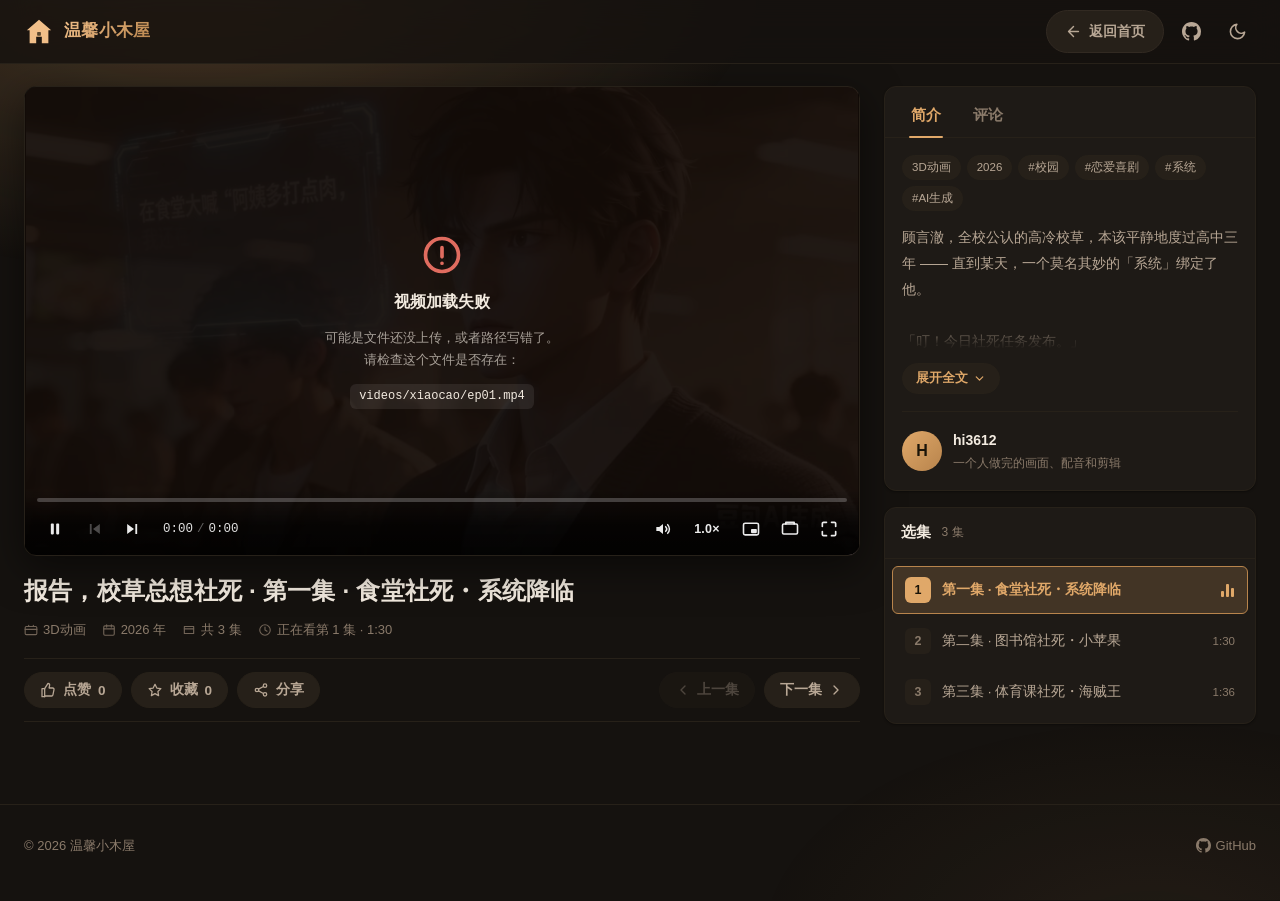
==== commit cfb9c356: "新增第3集《体育课社死・海贼王》；按官方分镜脚本修正前两集标题和简介" ====
--- a/watch.html
+++ b/watch.html
@@ -7,8 +7,8 @@
   <meta name="description" content="温馨小木屋 —— 在线观看动画作品" />
   <meta name="theme-color" content="#15120f" />
 
-  <link rel="stylesheet" href="css/style.css?v=8" />
-  <link rel="stylesheet" href="css/player.css?v=8" />
+  <link rel="stylesheet" href="css/style.css?v=11" />
+  <link rel="stylesheet" href="css/player.css?v=11" />
   <link rel="icon" href="data:image/svg+xml,%3Csvg xmlns='http://www.w3.org/2000/svg' viewBox='0 0 32 32'%3E%3Cpath d='M16 3 L29 14 L26 14 L26 28 L19 28 L19 21 L13 21 L13 28 L6 28 L6 14 L3 14 Z' fill='%23e0a869'/%3E%3C/svg%3E" />
 
   <script>
@@ -376,8 +376,8 @@
   <!-- 分享提示气泡 -->
   <div class="copy-toast" id="copyToast">链接已复制，发给你朋友吧～</div>
 
-  <script src="js/data.js?v=8"></script>
-  <script src="js/common.js?v=8"></script>
-  <script src="js/watch.js?v=8"></script>
+  <script src="js/data.js?v=11"></script>
+  <script src="js/common.js?v=11"></script>
+  <script src="js/watch.js?v=11"></script>
 </body>
 </html>
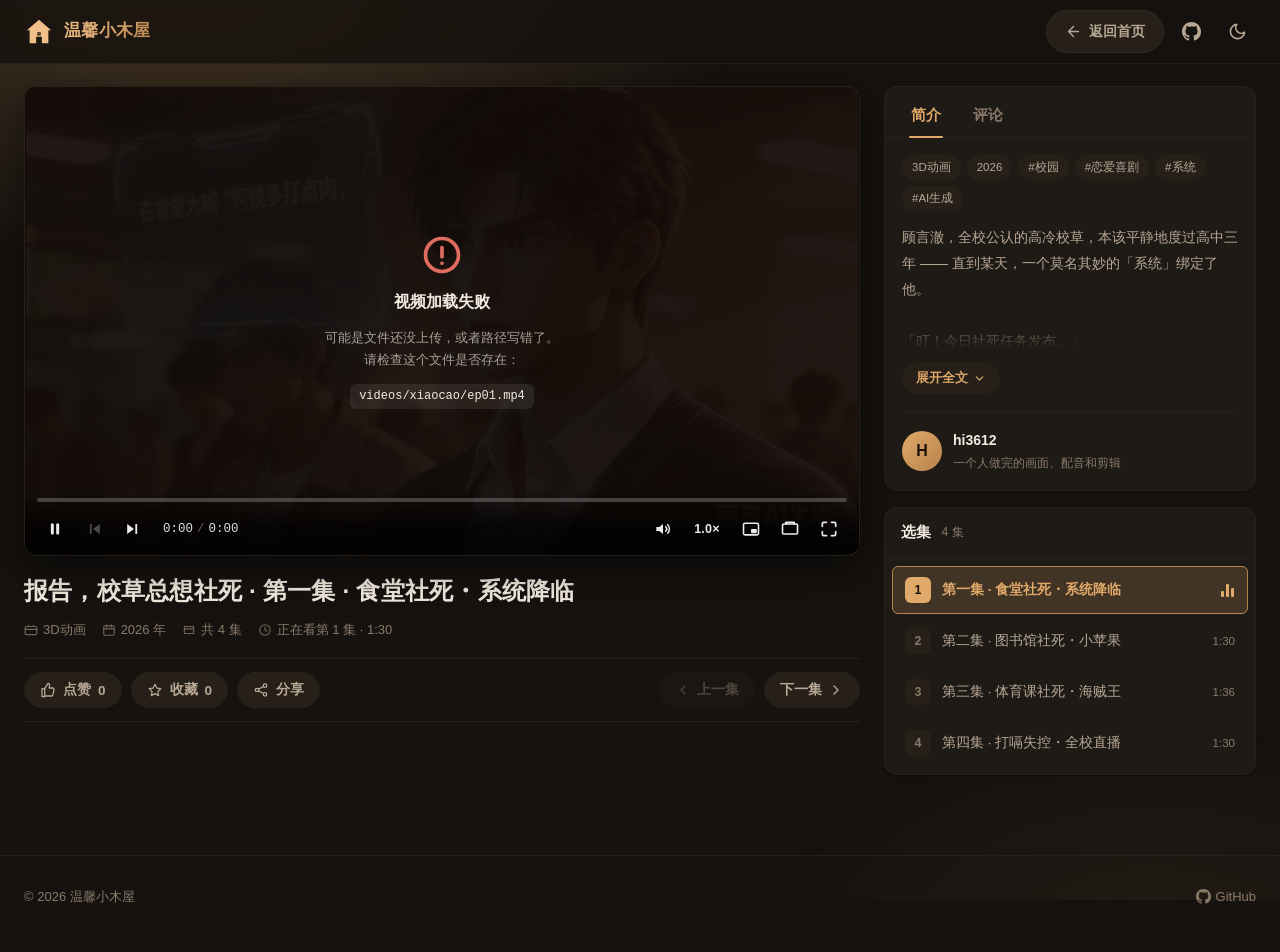
==== commit 46b47ef2: "新增第4集《打嗝失控・全校直播》；播放倍速改为弹出菜单自由选择" ====
--- a/watch.html
+++ b/watch.html
@@ -7,8 +7,8 @@
   <meta name="description" content="温馨小木屋 —— 在线观看动画作品" />
   <meta name="theme-color" content="#15120f" />
 
-  <link rel="stylesheet" href="css/style.css?v=11" />
-  <link rel="stylesheet" href="css/player.css?v=11" />
+  <link rel="stylesheet" href="css/style.css?v=12" />
+  <link rel="stylesheet" href="css/player.css?v=12" />
   <link rel="icon" href="data:image/svg+xml,%3Csvg xmlns='http://www.w3.org/2000/svg' viewBox='0 0 32 32'%3E%3Cpath d='M16 3 L29 14 L26 14 L26 28 L19 28 L19 21 L13 21 L13 28 L6 28 L6 14 L3 14 Z' fill='%23e0a869'/%3E%3C/svg%3E" />
 
   <script>
@@ -241,6 +241,19 @@
               </button>
             </div>
           </div>
+
+          <!-- 倍速选择面板（点"倍速"按钮弹出，想选哪个点哪个） -->
+          <div class="pc-speed-menu" id="pcSpeedMenu">
+            <div class="pc-speed-head">播放速度</div>
+            <button class="pc-speed-item" type="button" data-speed="0.5">0.5×</button>
+            <button class="pc-speed-item" type="button" data-speed="0.75">0.75×</button>
+            <button class="pc-speed-item" type="button" data-speed="1">1.0×</button>
+            <button class="pc-speed-item" type="button" data-speed="1.25">1.25×</button>
+            <button class="pc-speed-item" type="button" data-speed="1.5">1.5×</button>
+            <button class="pc-speed-item" type="button" data-speed="1.75">1.75×</button>
+            <button class="pc-speed-item" type="button" data-speed="2">2.0×</button>
+            <button class="pc-speed-item" type="button" data-speed="3">3.0×</button>
+          </div>
         </div>
 
         <!-- 标题区 -->
@@ -376,8 +389,8 @@
   <!-- 分享提示气泡 -->
   <div class="copy-toast" id="copyToast">链接已复制，发给你朋友吧～</div>
 
-  <script src="js/data.js?v=11"></script>
-  <script src="js/common.js?v=11"></script>
-  <script src="js/watch.js?v=11"></script>
+  <script src="js/data.js?v=12"></script>
+  <script src="js/common.js?v=12"></script>
+  <script src="js/watch.js?v=12"></script>
 </body>
 </html>
--- a/css/player.css
+++ b/css/player.css
@@ -592,6 +592,104 @@
     opacity: 0;
     visibility: hidden;
     transform: scale(1.18);
+  }
+}
+
+/* =========================================================
+   倍速选择面板（点"倍速"按钮弹出，自由选）
+   ========================================================= */
+.pc-speed-menu {
+  position: absolute;
+  right: 12px;
+  bottom: 62px;
+  min-width: 112px;
+  padding: 6px;
+  background: rgba(24, 19, 15, 0.97);
+  border: 1px solid var(--border);
+  border-radius: var(--radius);
+  box-shadow: var(--shadow-lg);
+  display: none;
+  flex-direction: column;
+  gap: 2px;
+  z-index: 12;
+}
+
+.pc-speed-menu.show {
+  display: flex;
+  animation: speed-menu-in 0.22s var(--ease-out);
+}
+
+@keyframes speed-menu-in {
+  from {
+    opacity: 0;
+    transform: translateY(8px) scale(0.96);
+  }
+  to {
+    opacity: 1;
+    transform: translateY(0) scale(1);
+  }
+}
+
+.pc-speed-head {
+  padding: 4px 10px 8px;
+  font-size: 11.5px;
+  color: rgba(255, 255, 255, 0.5);
+  letter-spacing: 0.06em;
+  border-bottom: 1px solid rgba(255, 255, 255, 0.08);
+  margin-bottom: 3px;
+}
+
+.pc-speed-item {
+  display: flex;
+  align-items: center;
+  justify-content: space-between;
+  gap: 10px;
+  padding: 8px 11px;
+  border-radius: var(--radius-sm);
+  font-size: 13px;
+  font-weight: 500;
+  color: rgba(255, 255, 255, 0.86);
+  font-variant-numeric: tabular-nums;
+  text-align: left;
+  white-space: nowrap;
+  transition: background-color 0.15s var(--ease), color 0.15s var(--ease);
+}
+
+.pc-speed-item:hover {
+  background: rgba(255, 255, 255, 0.12);
+  color: #fff;
+}
+
+.pc-speed-item.active {
+  color: var(--primary-bright);
+  background: rgba(224, 168, 105, 0.16);
+  font-weight: 700;
+}
+
+.pc-speed-item.active::after {
+  content: '✓';
+  font-size: 12px;
+}
+
+/* 全屏 / 影院模式下菜单要往上挪（那边控制条更高） */
+.player-shell:fullscreen .pc-speed-menu,
+.player-shell.is-fullscreen .pc-speed-menu,
+.player-shell.is-theater .pc-speed-menu {
+  bottom: 76px;
+  right: 20px;
+}
+
+/* 手机上位置微调 */
+@media (max-width: 640px) {
+  .pc-speed-menu {
+    bottom: 56px;
+    right: 8px;
+    min-width: 104px;
+  }
+
+  .pc-speed-item {
+    padding: 8px 10px;
+    font-size: 12.5px;
   }
 }
 
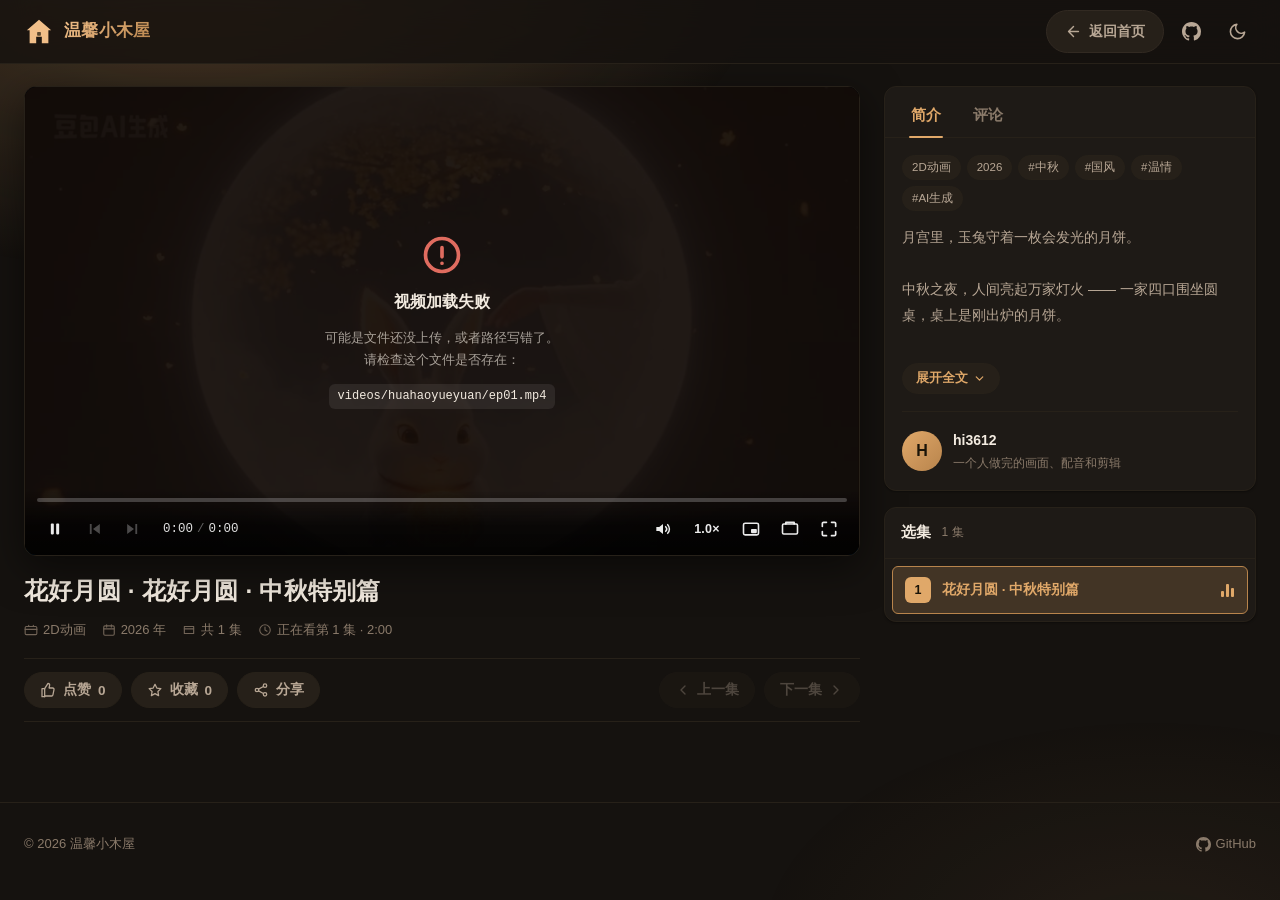
==== commit dc73afea: "新增作品《花好月圆》：中秋主题2D动画短片，2分钟单集" ====
--- a/watch.html
+++ b/watch.html
@@ -7,8 +7,8 @@
   <meta name="description" content="温馨小木屋 —— 在线观看动画作品" />
   <meta name="theme-color" content="#15120f" />
 
-  <link rel="stylesheet" href="css/style.css?v=12" />
-  <link rel="stylesheet" href="css/player.css?v=12" />
+  <link rel="stylesheet" href="css/style.css?v=14" />
+  <link rel="stylesheet" href="css/player.css?v=14" />
   <link rel="icon" href="data:image/svg+xml,%3Csvg xmlns='http://www.w3.org/2000/svg' viewBox='0 0 32 32'%3E%3Cpath d='M16 3 L29 14 L26 14 L26 28 L19 28 L19 21 L13 21 L13 28 L6 28 L6 14 L3 14 Z' fill='%23e0a869'/%3E%3C/svg%3E" />
 
   <script>
@@ -389,8 +389,8 @@
   <!-- 分享提示气泡 -->
   <div class="copy-toast" id="copyToast">链接已复制，发给你朋友吧～</div>
 
-  <script src="js/data.js?v=12"></script>
-  <script src="js/common.js?v=12"></script>
-  <script src="js/watch.js?v=12"></script>
+  <script src="js/data.js?v=14"></script>
+  <script src="js/common.js?v=14"></script>
+  <script src="js/watch.js?v=14"></script>
 </body>
 </html>
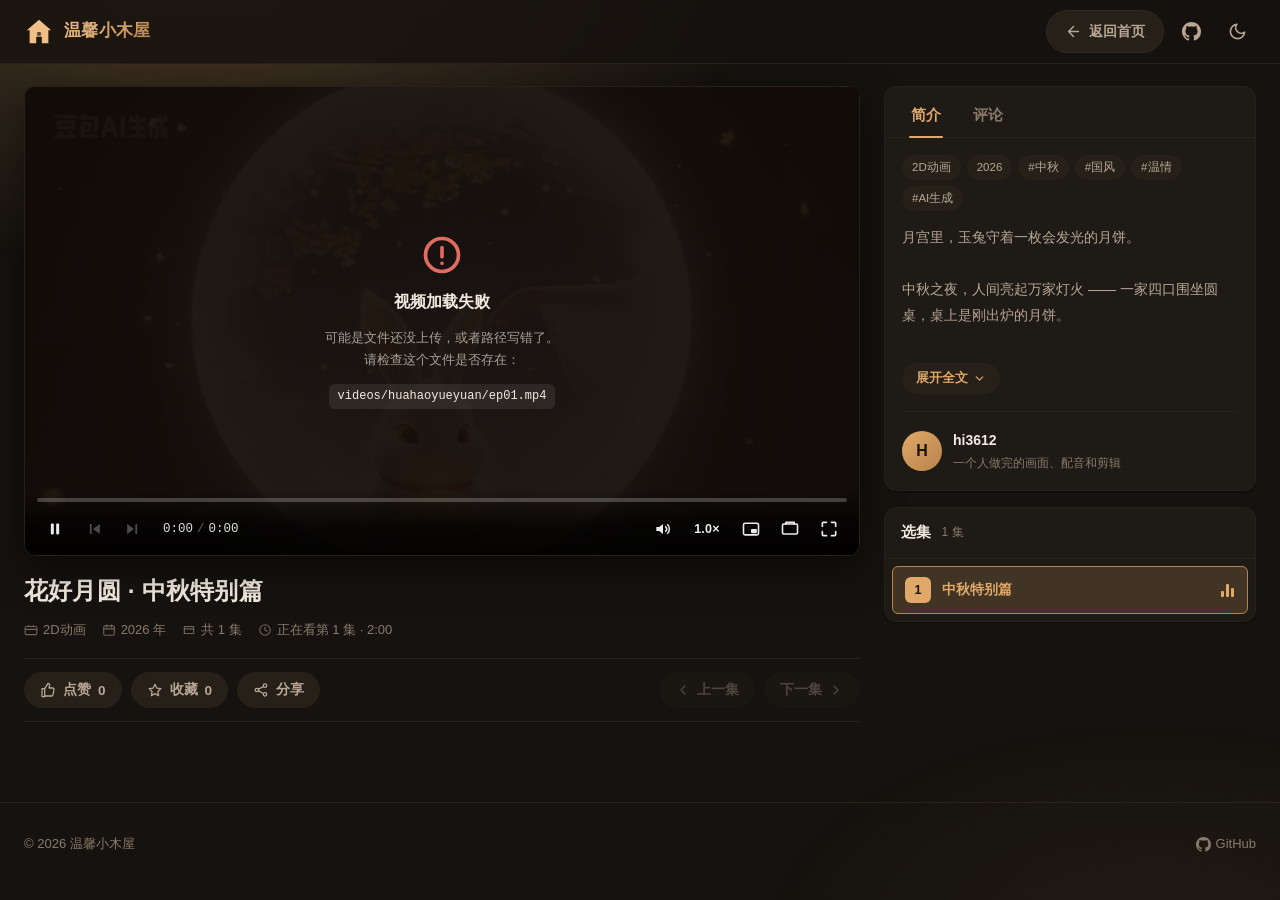
==== commit 4e9e40c7: "修正《花好月圆》播放页标题重复问题；交接文档补全新作品信息" ====
--- a/watch.html
+++ b/watch.html
@@ -7,8 +7,8 @@
   <meta name="description" content="温馨小木屋 —— 在线观看动画作品" />
   <meta name="theme-color" content="#15120f" />
 
-  <link rel="stylesheet" href="css/style.css?v=14" />
-  <link rel="stylesheet" href="css/player.css?v=14" />
+  <link rel="stylesheet" href="css/style.css?v=15" />
+  <link rel="stylesheet" href="css/player.css?v=15" />
   <link rel="icon" href="data:image/svg+xml,%3Csvg xmlns='http://www.w3.org/2000/svg' viewBox='0 0 32 32'%3E%3Cpath d='M16 3 L29 14 L26 14 L26 28 L19 28 L19 21 L13 21 L13 28 L6 28 L6 14 L3 14 Z' fill='%23e0a869'/%3E%3C/svg%3E" />
 
   <script>
@@ -389,8 +389,8 @@
   <!-- 分享提示气泡 -->
   <div class="copy-toast" id="copyToast">链接已复制，发给你朋友吧～</div>
 
-  <script src="js/data.js?v=14"></script>
-  <script src="js/common.js?v=14"></script>
-  <script src="js/watch.js?v=14"></script>
+  <script src="js/data.js?v=15"></script>
+  <script src="js/common.js?v=15"></script>
+  <script src="js/watch.js?v=15"></script>
 </body>
 </html>
